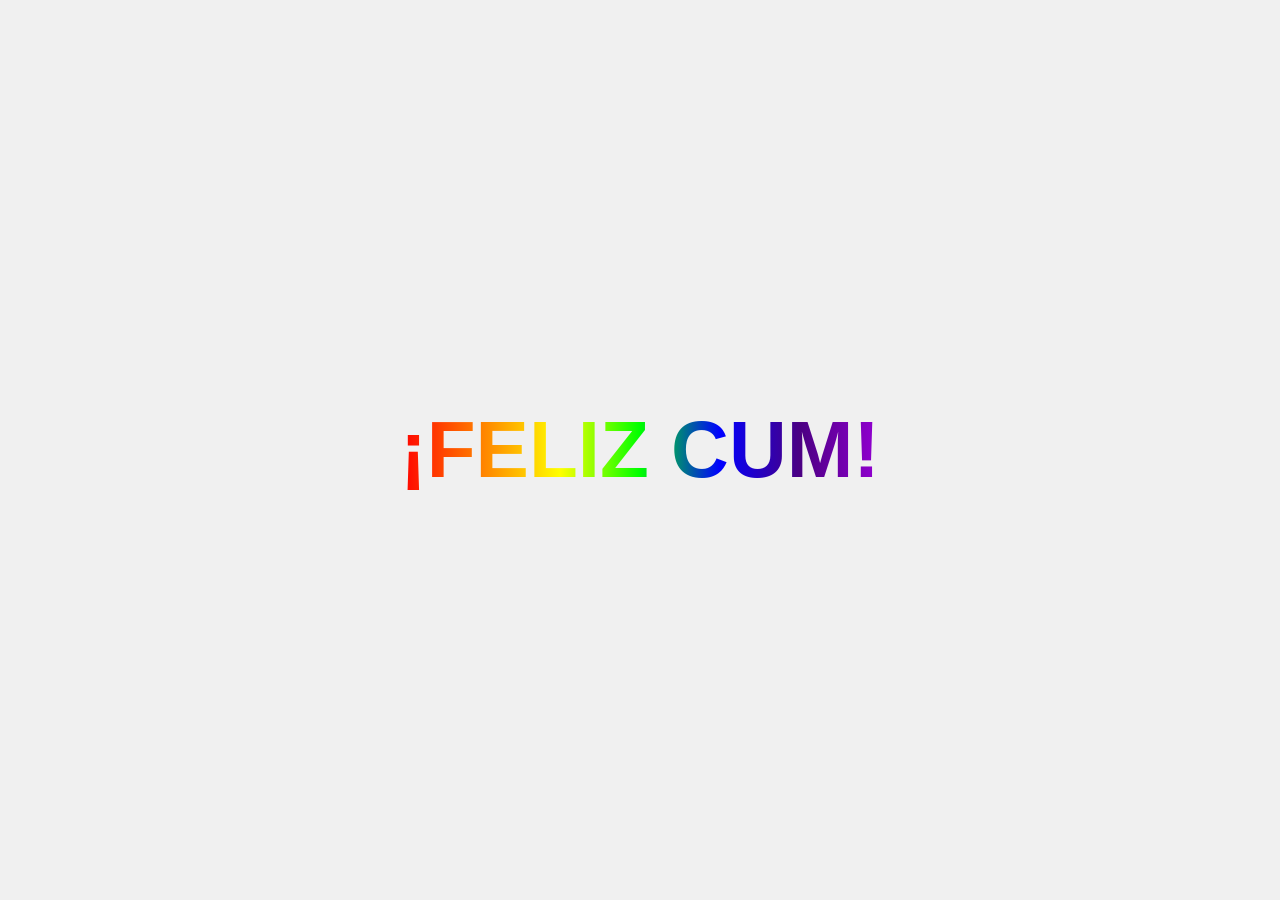
==== index.html @ 57f7e799 "CUM EMMA Feliz cum emma" ====
<!DOCTYPE html>
<html lang="es">
<head>
    <meta charset="UTF-8">
    <meta name="viewport" content="width=device-width, initial-scale=1.0">
    <title>¡Feliz Cumpleaños!</title>
    <link rel="stylesheet" href="style.css">
</head>
<body>
    <div class="container">
        <h1>¡FELIZ CUM!</h1>
    </div>
</body>
</html>
---- style.css ----
body {
    display: flex;
    justify-content: center;
    align-items: center;
    min-height: 100vh;
    margin: 0;
    font-family: sans-serif;
    background-color: #f0f0f0;
}

.container {
    text-align: center;
}

h1 {
    font-size: 5rem;
    font-weight: bold;
    text-transform: uppercase;
    background: linear-gradient(to right, 
        #ff0000, /* Rojo */
        #ff7f00, /* Naranja */
        #ffff00, /* Amarillo */
        #00ff00, /* Verde */
        #0000ff, /* Azul */
        #4b0082, /* Índigo */
        #9400d3  /* Violeta */
    );
    -webkit-background-clip: text;
    -webkit-text-fill-color: transparent;
    animation: rainbow 5s infinite;
}

@keyframes rainbow {
    0% { background-position: 0% 50%; }
    100% { background-position: 100% 50%; }
}
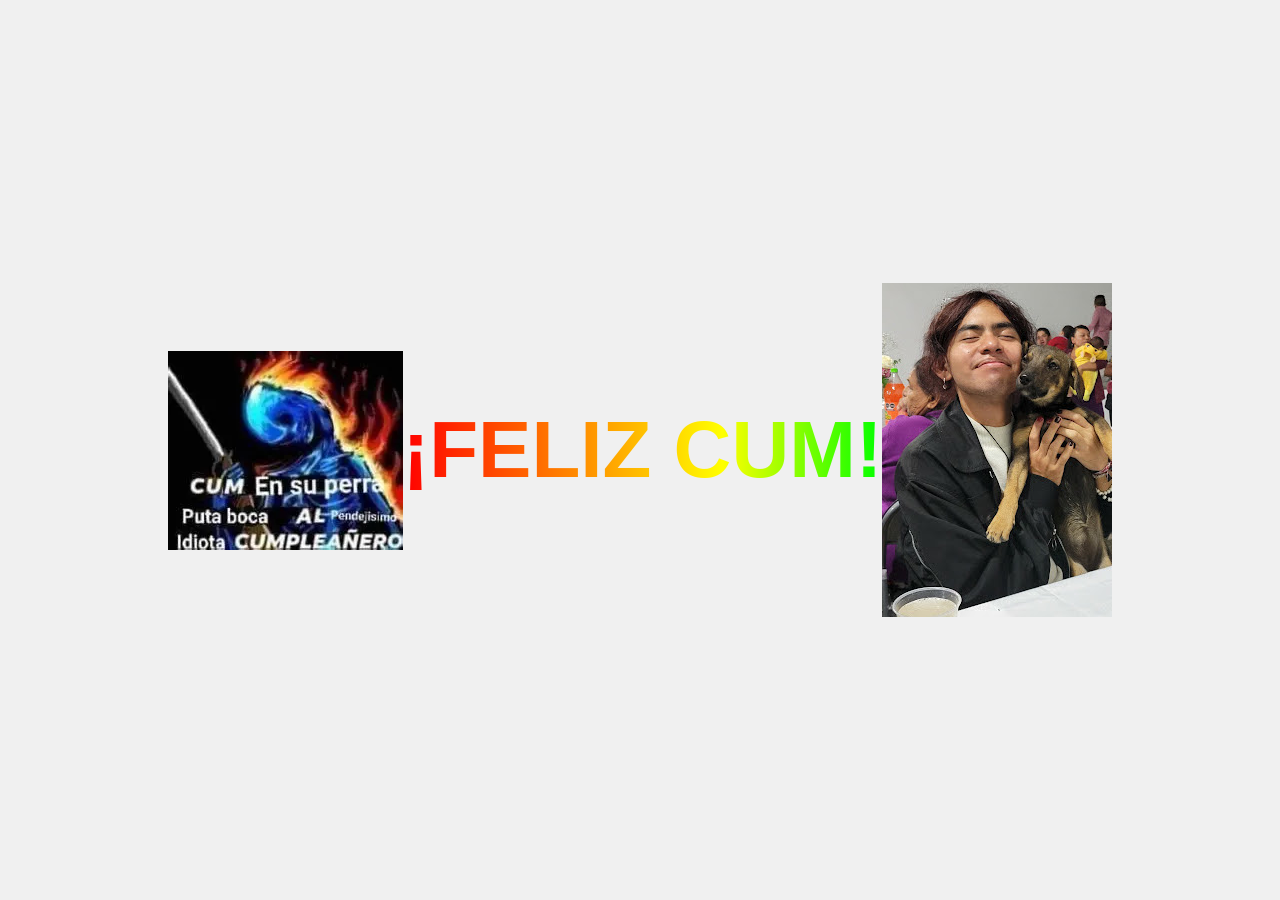
==== commit d01872d8: "v1.2" ====
--- a/index.html
+++ b/index.html
@@ -7,8 +7,13 @@
     <link rel="stylesheet" href="style.css">
 </head>
 <body>
+
+    <img src="cun.webp " class="imagen-movil">
     <div class="container">
         <h1>¡FELIZ CUM!</h1>
     </div>
+
+    <img src="emma2.jpg"  class="imagen-movil">
+
 </body>
 </html>
--- a/style.css
+++ b/style.css
@@ -17,20 +17,22 @@
     font-weight: bold;
     text-transform: uppercase;
     background: linear-gradient(to right, 
-        #ff0000, /* Rojo */
-        #ff7f00, /* Naranja */
-        #ffff00, /* Amarillo */
-        #00ff00, /* Verde */
-        #0000ff, /* Azul */
-        #4b0082, /* Índigo */
-        #9400d3  /* Violeta */
+        #ff0000, 
+        #ff7f00,
+        #ffff00, 
+        #00ff00,
+        #0000ff, 
+        #4b0082, 
+        #9400d3  
     );
+    background-size: 200% auto; 
     -webkit-background-clip: text;
     -webkit-text-fill-color: transparent;
-    animation: rainbow 5s infinite;
+    animation: rainbow-scroll 5s linear infinite; 
 }
 
-@keyframes rainbow {
-    0% { background-position: 0% 50%; }
-    100% { background-position: 100% 50%; }
+@keyframes rainbow-scroll {
+    to {
+        background-position: 200% center; 
+    }
 }
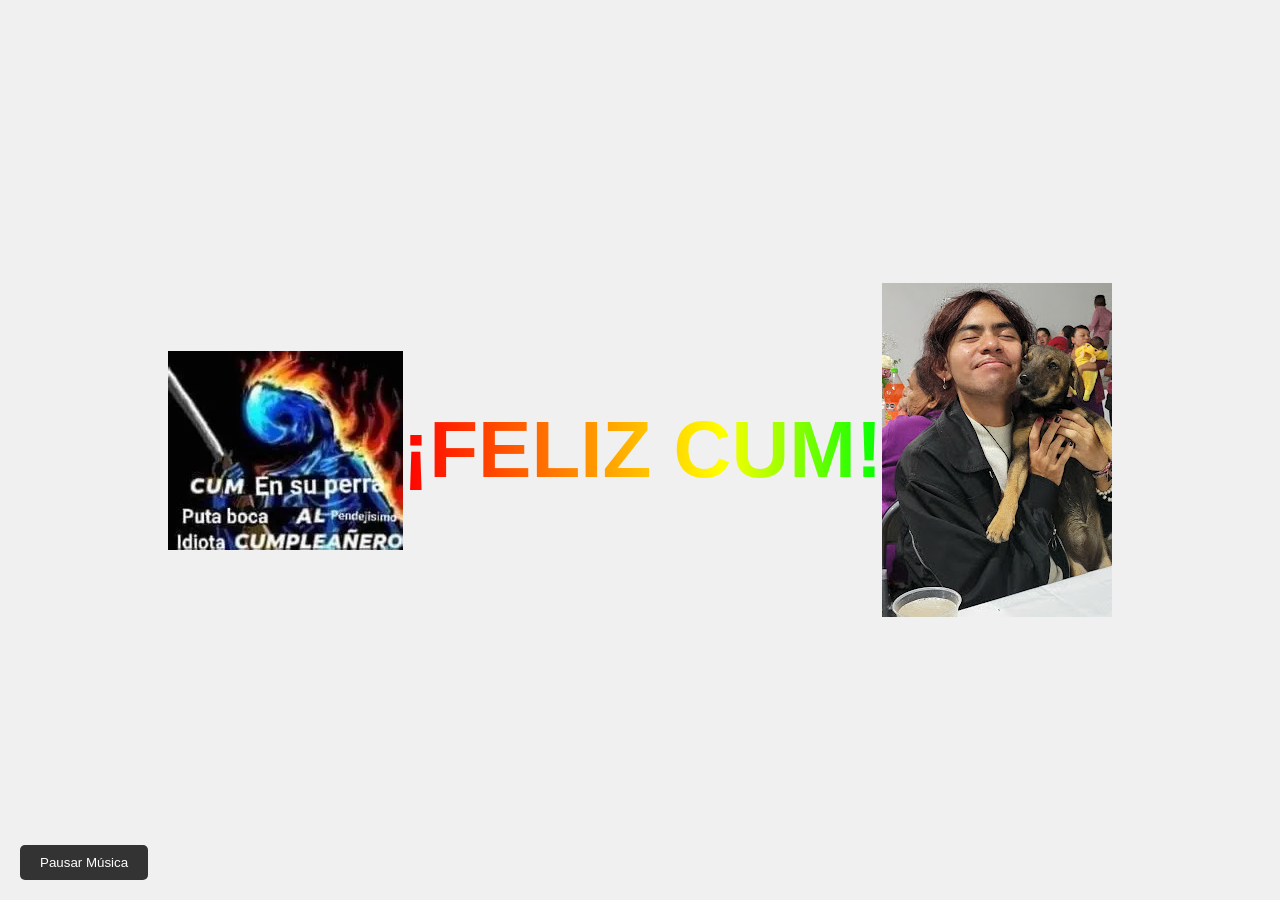
==== commit 38ecbab3: "v.1.2 piratita" ====
--- a/index.html
+++ b/index.html
@@ -15,5 +15,12 @@
 
     <img src="emma2.jpg"  class="imagen-movil">
 
+    <audio id="audio" loop>
+        <source src="pirata.mp3" type="audio/mpeg">
+        Tu navegador no soporta el elemento de audio.
+    </audio>
+    <button id="pausa-boton">Pausar Música</button>
+    <script src="script.js"></script>
+
 </body>
 </html>
--- a/style.css
+++ b/style.css
@@ -35,4 +35,21 @@
     to {
         background-position: 200% center; 
     }
+}
+
+
+#pausa-boton {
+    position: fixed; 
+    bottom: 20px; 
+    left: 20px; 
+    padding: 10px 20px;
+    background-color: #333;
+    color: white;
+    border: none;
+    border-radius: 5px;
+    cursor: pointer;
+    z-index: 1000; 
+
+#pausa-boton:hover {
+    background-color: #555;
 }
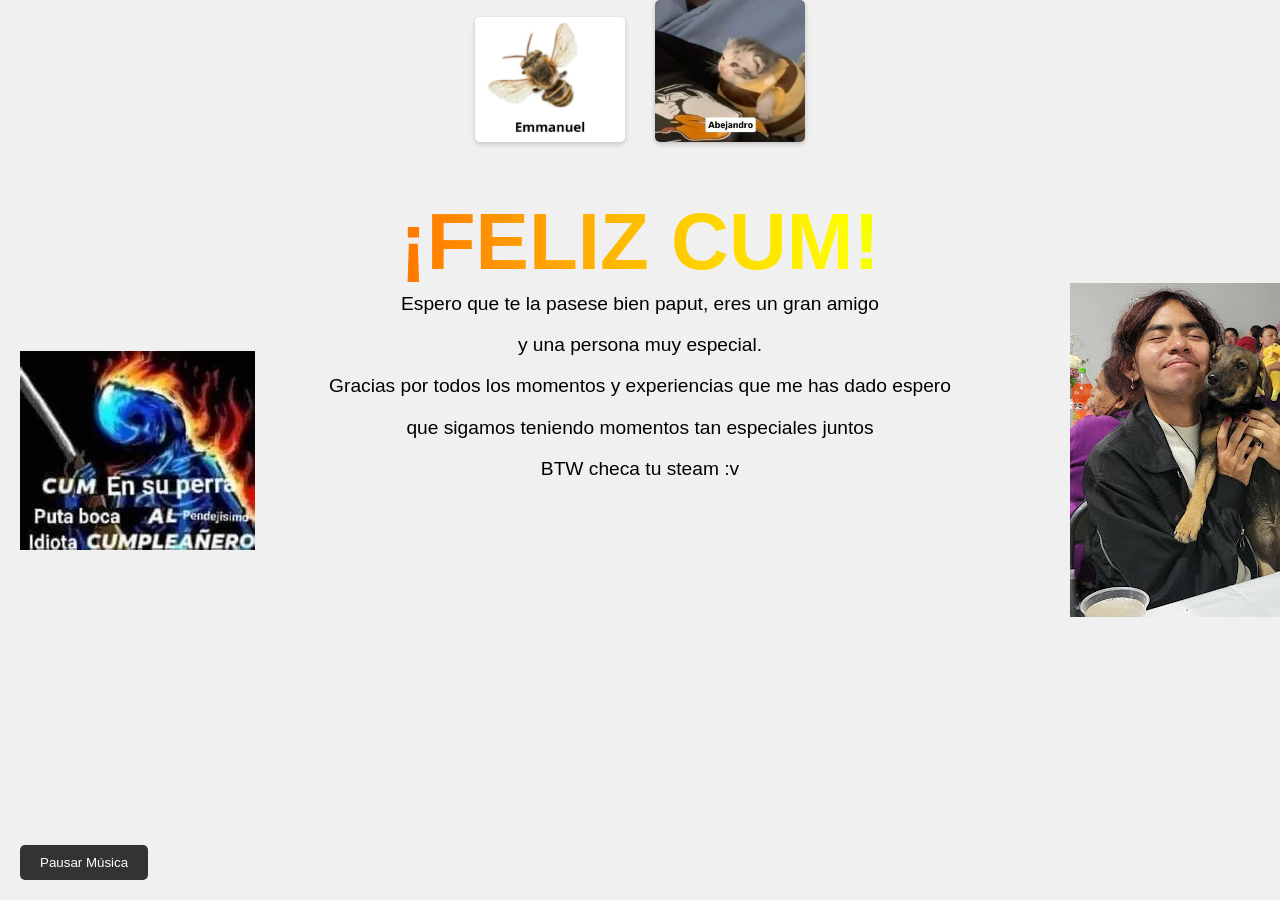
==== commit a164d24a: "V.1.3F" ====
--- a/index.html
+++ b/index.html
@@ -3,22 +3,37 @@
 <head>
     <meta charset="UTF-8">
     <meta name="viewport" content="width=device-width, initial-scale=1.0">
-    <title>¡Feliz Cumpleaños!</title>
+    <title>¡Feliz CUM!</title>
     <link rel="stylesheet" href="style.css">
 </head>
 <body>
+    <div class="imagenes-laterales">
+    <img src="cun.webp " class="imagen-movil">
+    <img src="emma2.jpg" class="imagen-movil" >
+    </div>  
+    <div class="imagenes-superiores">
+        <img src="abejandro.jpg" alt="Imagen superior 1" class="imagen-superior">
+        <img src="emmanuel.jpg" alt="Imagen superior 2" class="imagen-superior">
+    </div>
 
-    <img src="cun.webp " class="imagen-movil">
     <div class="container">
         <h1>¡FELIZ CUM!</h1>
+        <p>Espero que te la pasese bien paput, eres un gran amigo </p>
+        <p>y una persona muy especial. </p>
+        <p>Gracias por todos los momentos y experiencias que me has dado espero</p>
+        <p>que sigamos teniendo momentos tan especiales juntos</p>
+        <p>BTW checa tu steam :v</p>      
     </div>
 
-    <img src="emma2.jpg"  class="imagen-movil">
+    
+
 
     <audio id="audio" loop>
         <source src="pirata.mp3" type="audio/mpeg">
         Tu navegador no soporta el elemento de audio.
     </audio>
+
+
     <button id="pausa-boton">Pausar Música</button>
     <script src="script.js"></script>
 
--- a/style.css
+++ b/style.css
@@ -1,15 +1,43 @@
 body {
-    display: flex;
-    justify-content: center;
-    align-items: center;
-    min-height: 100vh;
+
     margin: 0;
     font-family: sans-serif;
     background-color: #f0f0f0;
 }
 
+.contenido-principal {
+    display: flex;
+    flex-direction: column;
+    justify-content: center;
+    align-items: center; 
+    min-height: 100vh; 
+    width: 100%; 
+}
+
+
+
+.imagenes-superiores {
+    text-align: center;
+    margin-bottom: 20px; 
+    display: flex;
+    justify-content: center; 
+    align-items: flex-end; 
+    gap: 10px; 
+}
+
+.imagen-superior {
+    width: 100px; 
+    height: auto;
+    border-radius: 5px; 
+    box-shadow: 0 2px 5px rgba(0,0,0,0.2); 
+}
+
+
 .container {
-    text-align: center;
+ 
+    position: relative;
+    z-index: 1;
+    text-align: center; 
 }
 
 h1 {
@@ -17,25 +45,58 @@
     font-weight: bold;
     text-transform: uppercase;
     background: linear-gradient(to right, 
-        #ff0000, 
-        #ff7f00,
+        #ff0000,
+        #ff7f00, 
         #ffff00, 
-        #00ff00,
+        #00ff00, 
         #0000ff, 
         #4b0082, 
         #9400d3  
     );
-    background-size: 200% auto; 
+    background-size: 200% auto;
     -webkit-background-clip: text;
     -webkit-text-fill-color: transparent;
-    animation: rainbow-scroll 5s linear infinite; 
+    animation: rainbow-scroll 5s linear infinite;
+    margin-bottom: 0; 
 }
+
+.container p {
+    font-size: 1.2rem;
+    color: #000;
+    margin-top: 5px; 
+    text-align: center;
+}
+
+
+.container {
+    position: relative;
+    text-align: center;
+}
+
+.imagenes-laterales {
+    display: flex;
+    justify-content: space-between;
+    align-items: center;
+    position: absolute;
+    top: 50%;
+    left: 0;
+    width: 100%;
+    transform: translateY(-50%);
+    padding: 0 20px; 
+}
+
+.imagen-lateral {
+    width: 150px;
+    height: auto;
+}
+
 
 @keyframes rainbow-scroll {
     to {
-        background-position: 200% center; 
+        background-position: 200% center;
     }
 }
+
 
 
 #pausa-boton {
@@ -49,7 +110,19 @@
     border-radius: 5px;
     cursor: pointer;
     z-index: 1000; 
-
+}
 #pausa-boton:hover {
     background-color: #555;
+}
+
+
+.imagenes-superiores {
+    text-align: center; 
+    margin-bottom: 20px; 
+}
+
+.imagen-superior {
+    width: 150px; 
+    height: auto; 
+    margin: 0 10px; 
 }
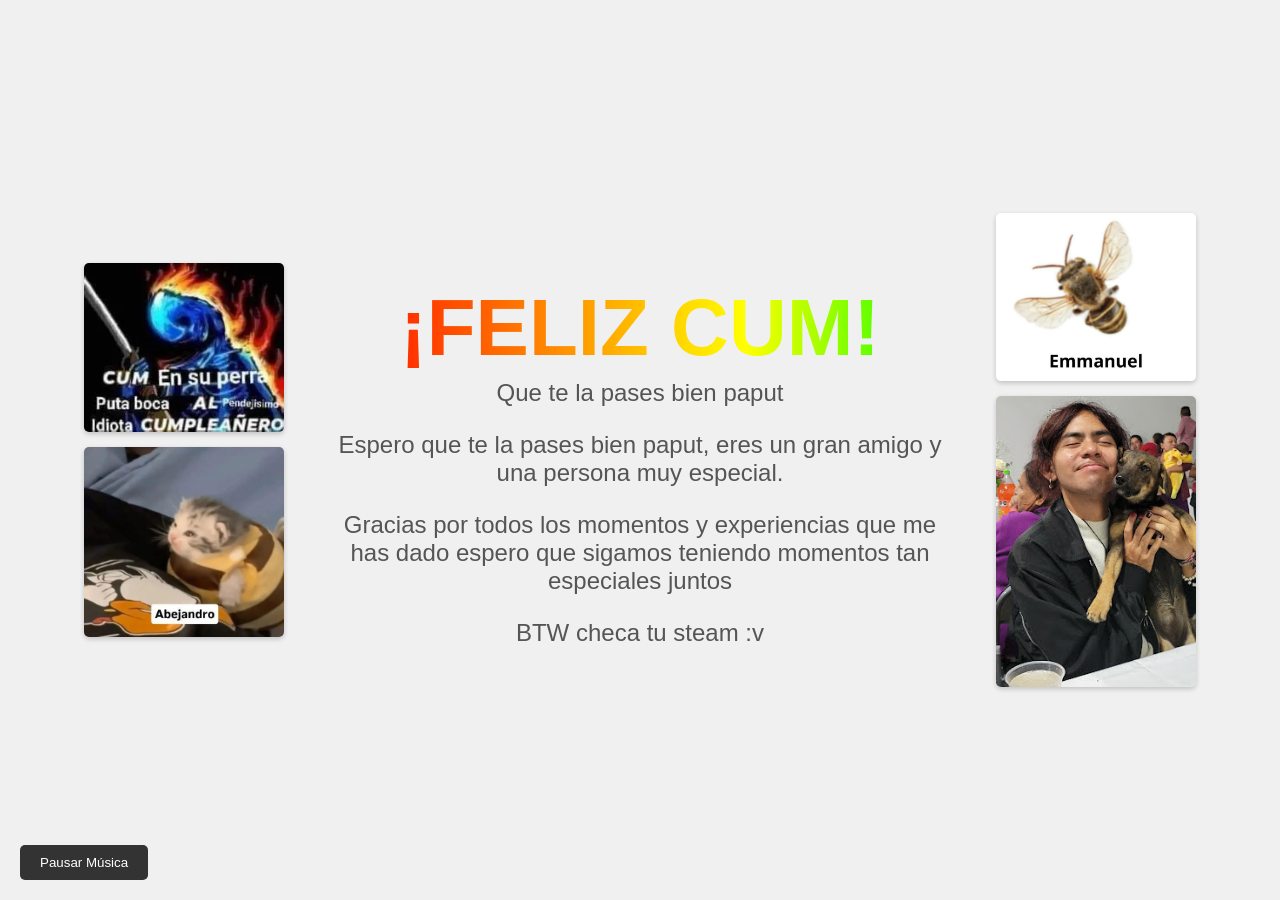
==== commit bde0b419: "V1.1223f" ====
--- a/index.html
+++ b/index.html
@@ -7,33 +7,34 @@
     <link rel="stylesheet" href="style.css">
 </head>
 <body>
-    <div class="imagenes-laterales">
-    <img src="cun.webp " class="imagen-movil">
-    <img src="emma2.jpg" class="imagen-movil" >
-    </div>  
-    <div class="imagenes-superiores">
-        <img src="abejandro.jpg" alt="Imagen superior 1" class="imagen-superior">
-        <img src="emmanuel.jpg" alt="Imagen superior 2" class="imagen-superior">
+
+    <div class="contenido-principal">
+        
+        <div class="imagenes-izquierda">
+            <img src="cun.webp" class="imagen-lateral">
+            <img src="emmanuel.jpg" class="imagen-lateral">
+        </div>
+        
+        <div class="container">
+            <h1>¡FELIZ CUM!</h1>
+            <p>Que te la pases bien paput</p>
+            <p>Espero que te la pases bien paput, eres un gran amigo y una persona muy especial.</p>
+            <p>Gracias por todos los momentos y experiencias que me has dado espero que sigamos teniendo momentos tan especiales juntos</p>
+            <p>BTW checa tu steam :v</p>
+        </div>
+
+        <div class="imagenes-derecha">
+            <img src="abejandro.jpg" class="imagen-lateral">
+            <img src="emma2.jpg" class="imagen-lateral">
+        </div>
+
     </div>
-
-    <div class="container">
-        <h1>¡FELIZ CUM!</h1>
-        <p>Espero que te la pasese bien paput, eres un gran amigo </p>
-        <p>y una persona muy especial. </p>
-        <p>Gracias por todos los momentos y experiencias que me has dado espero</p>
-        <p>que sigamos teniendo momentos tan especiales juntos</p>
-        <p>BTW checa tu steam :v</p>      
-    </div>
-
-    
-
 
     <audio id="audio" loop>
         <source src="pirata.mp3" type="audio/mpeg">
         Tu navegador no soporta el elemento de audio.
     </audio>
 
-
     <button id="pausa-boton">Pausar Música</button>
     <script src="script.js"></script>
 
--- a/style.css
+++ b/style.css
@@ -1,95 +1,65 @@
 body {
-
     margin: 0;
     font-family: sans-serif;
     background-color: #f0f0f0;
+    display: flex;
+    justify-content: center;
+    align-items: center;
+    min-height: 100vh;
 }
 
 .contenido-principal {
     display: flex;
-    flex-direction: column;
-    justify-content: center;
-    align-items: center; 
-    min-height: 100vh; 
-    width: 100%; 
+    flex-direction: row;
+    align-items: center;
+    justify-content: space-around;
+    width: 90%;
+    max-width: 1200px;
+    padding: 20px;
+    box-sizing: border-box;
 }
 
-
-
-.imagenes-superiores {
-    text-align: center;
-    margin-bottom: 20px; 
+/* Contenedor para las imágenes de la izquierda y derecha */
+.imagenes-izquierda, .imagenes-derecha {
     display: flex;
-    justify-content: center; 
-    align-items: flex-end; 
-    gap: 10px; 
+    flex-direction: column;
+    align-items: center;
+    gap: 15px; /* Espacio entre las imágenes */
 }
 
-.imagen-superior {
-    width: 100px; 
+/* Reglas para todas las imágenes laterales */
+.imagen-lateral {
+    width: 200px; /* Tamaño de la imagen */
     height: auto;
-    border-radius: 5px; 
-    box-shadow: 0 2px 5px rgba(0,0,0,0.2); 
+    border-radius: 5px;
+    box-shadow: 0 2px 5px rgba(0,0,0,0.2);
 }
 
-
 .container {
- 
-    position: relative;
-    z-index: 1;
-    text-align: center; 
+    text-align: center;
+    flex-grow: 1;
+    margin: 0 40px; /* Añade margen para separar el texto de las imágenes */
 }
 
+/* El resto de tus estilos, sin cambios */
 h1 {
     font-size: 5rem;
     font-weight: bold;
     text-transform: uppercase;
-    background: linear-gradient(to right, 
-        #ff0000,
-        #ff7f00, 
-        #ffff00, 
-        #00ff00, 
-        #0000ff, 
-        #4b0082, 
-        #9400d3  
-    );
+    background: linear-gradient(to right, #ff0000, #ff7f00, #ffff00, #00ff00, #0000ff, #4b0082, #9400d3);
     background-size: 200% auto;
     -webkit-background-clip: text;
     -webkit-text-fill-color: transparent;
     animation: rainbow-scroll 5s linear infinite;
-    margin-bottom: 0; 
+    margin-bottom: 0;
 }
 
 .container p {
-    font-size: 1.2rem;
-    color: #000;
-    margin-top: 5px; 
+    font-size: 1.5rem;
+    color: #555;
+    margin-top: 5px;
     text-align: center;
 }
-
-
-.container {
-    position: relative;
-    text-align: center;
-}
-
-.imagenes-laterales {
-    display: flex;
-    justify-content: space-between;
-    align-items: center;
-    position: absolute;
-    top: 50%;
-    left: 0;
-    width: 100%;
-    transform: translateY(-50%);
-    padding: 0 20px; 
-}
-
-.imagen-lateral {
-    width: 150px;
-    height: auto;
-}
-
 
 @keyframes rainbow-scroll {
     to {
@@ -97,32 +67,18 @@
     }
 }
 
-
-
 #pausa-boton {
-    position: fixed; 
-    bottom: 20px; 
-    left: 20px; 
+    position: fixed;
+    bottom: 20px;
+    left: 20px;
     padding: 10px 20px;
     background-color: #333;
     color: white;
     border: none;
     border-radius: 5px;
     cursor: pointer;
-    z-index: 1000; 
+    z-index: 1000;
 }
 #pausa-boton:hover {
     background-color: #555;
-}
-
-
-.imagenes-superiores {
-    text-align: center; 
-    margin-bottom: 20px; 
-}
-
-.imagen-superior {
-    width: 150px; 
-    height: auto; 
-    margin: 0 10px; 
 }
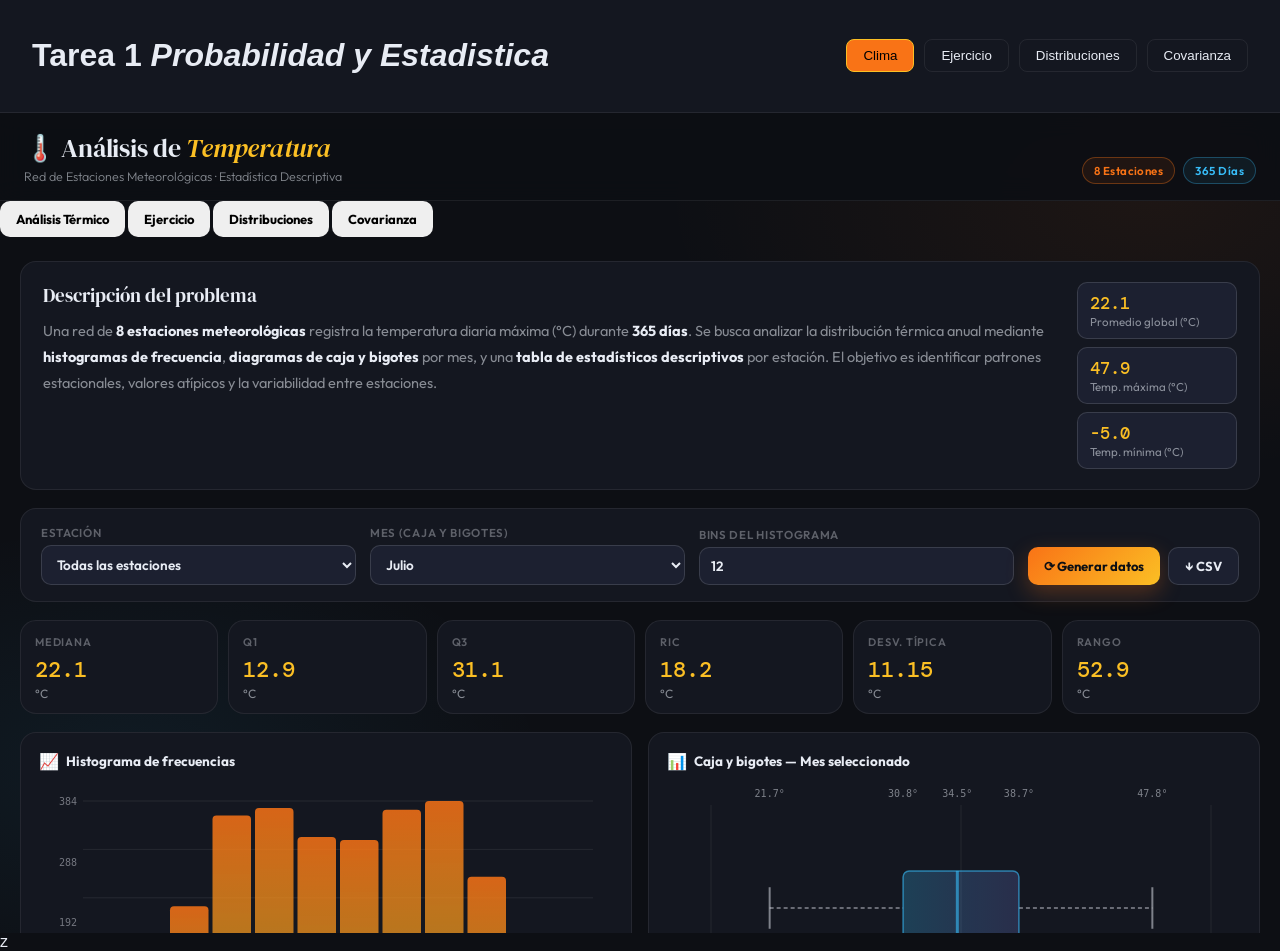
==== commit 57663b5e: "Proba 1" ====
--- a/index.html
+++ b/index.html
@@ -2,41 +2,26 @@
 <html lang="es">
 <head>
     <meta charset="UTF-8">
-    <meta name="viewport" content="width=device-width, initial-scale=1.0">
-    <title>¡Feliz CUM!</title>
+    <title>Dashboard Meteorológico</title>
     <link rel="stylesheet" href="style.css">
 </head>
 <body>
+    <header>
+        <div class="logo-area">
+            <h1>Tarea 1 <em>Probabilidad y Estadistica</em></h1>
+        </div>
+        <nav class="tabs-nav">
+            <button class="tab-btn active" onclick="navegar('clima.html', event)">Clima</button>
+            <button class="tab-btn" onclick="navegar('ejercicio.html', event)">Ejercicio</button>
+            <button class="tab-btn" onclick="navegar('distribuciones.html', event)">Distribuciones</button>
+            <button class="tab-btn" onclick="navegar('covarianza.html', event)">Covarianza</button>
+        </nav>
+    </header>
 
-    <div class="contenido-principal">
-        
-        <div class="imagenes-izquierda">
-            <img src="cun.webp" class="imagen-lateral">
-            <img src="emmanuel.jpg" class="imagen-lateral">
-        </div>
-        
-        <div class="container">
-            <h1>¡FELIZ CUM!</h1>
-            <p>Que te la pases bien paput</p>
-            <p>Espero que te la pases bien paput, eres un gran amigo y una persona muy especial.</p>
-            <p>Gracias por todos los momentos y experiencias que me has dado espero que sigamos teniendo momentos tan especiales juntos</p>
-            <p>BTW checa tu steam :v</p>
-        </div>
+    <main id="content-area">
+        <iframe src="clima.html" id="main-frame" frameborder="0"></iframe>
+    </main>
 
-        <div class="imagenes-derecha">
-            <img src="abejandro.jpg" class="imagen-lateral">
-            <img src="emma2.jpg" class="imagen-lateral">
-        </div>
-
-    </div>
-
-    <audio id="audio" loop>
-        <source src="pirata.mp3" type="audio/mpeg">
-        Tu navegador no soporta el elemento de audio.
-    </audio>
-
-    <button id="pausa-boton">Pausar Música</button>
-    <script src="script.js"></script>
-
+    <script src="script.js"></script>z
 </body>
 </html>
--- a/style.css
+++ b/style.css
@@ -1,84 +1,17 @@
-body {
-    margin: 0;
-    font-family: sans-serif;
-    background-color: #f0f0f0;
-    display: flex;
-    justify-content: center;
-    align-items: center;
-    min-height: 100vh;
+:root {
+    --bg: #0d0f14; --surface: #141720; --text: #e8ecf4;
+    --accent: #f97316; --accent2: #fbbf24; --border: rgba(255,255,255,0.07);
 }
-
-.contenido-principal {
-    display: flex;
-    flex-direction: row;
-    align-items: center;
-    justify-content: space-around;
-    width: 90%;
-    max-width: 1200px;
-    padding: 20px;
-    box-sizing: border-box;
+body { font-family: 'Outfit', sans-serif; background: var(--bg); color: var(--text); margin: 0; }
+header { 
+    display: flex; align-items: center; justify-content: space-between;
+    padding: 1rem 2rem; background: var(--surface); border-bottom: 1px solid var(--border);
 }
-
-/* Contenedor para las imágenes de la izquierda y derecha */
-.imagenes-izquierda, .imagenes-derecha {
-    display: flex;
-    flex-direction: column;
-    align-items: center;
-    gap: 15px; /* Espacio entre las imágenes */
+.tabs-nav { display: flex; gap: 10px; }
+.tab-btn {
+    background: transparent; color: var(--text); border: 1px solid var(--border);
+    padding: 8px 16px; cursor: pointer; border-radius: 8px; transition: 0.3s;
 }
-
-/* Reglas para todas las imágenes laterales */
-.imagen-lateral {
-    width: 200px; /* Tamaño de la imagen */
-    height: auto;
-    border-radius: 5px;
-    box-shadow: 0 2px 5px rgba(0,0,0,0.2);
-}
-
-.container {
-    text-align: center;
-    flex-grow: 1;
-    margin: 0 40px; /* Añade margen para separar el texto de las imágenes */
-}
-
-/* El resto de tus estilos, sin cambios */
-h1 {
-    font-size: 5rem;
-    font-weight: bold;
-    text-transform: uppercase;
-    background: linear-gradient(to right, #ff0000, #ff7f00, #ffff00, #00ff00, #0000ff, #4b0082, #9400d3);
-    background-size: 200% auto;
-    -webkit-background-clip: text;
-    -webkit-text-fill-color: transparent;
-    animation: rainbow-scroll 5s linear infinite;
-    margin-bottom: 0;
-}
-
-.container p {
-    font-size: 1.5rem;
-    color: #555;
-    margin-top: 5px;
-    text-align: center;
-}
-
-@keyframes rainbow-scroll {
-    to {
-        background-position: 200% center;
-    }
-}
-
-#pausa-boton {
-    position: fixed;
-    bottom: 20px;
-    left: 20px;
-    padding: 10px 20px;
-    background-color: #333;
-    color: white;
-    border: none;
-    border-radius: 5px;
-    cursor: pointer;
-    z-index: 1000;
-}
-#pausa-boton:hover {
-    background-color: #555;
-}+.tab-btn.active { background: var(--accent); border-color: var(--accent2); color: #000; }
+#content-area { height: calc(100vh - 80px); width: 100%; }
+iframe { width: 100%; height: 100%; border: none; }
